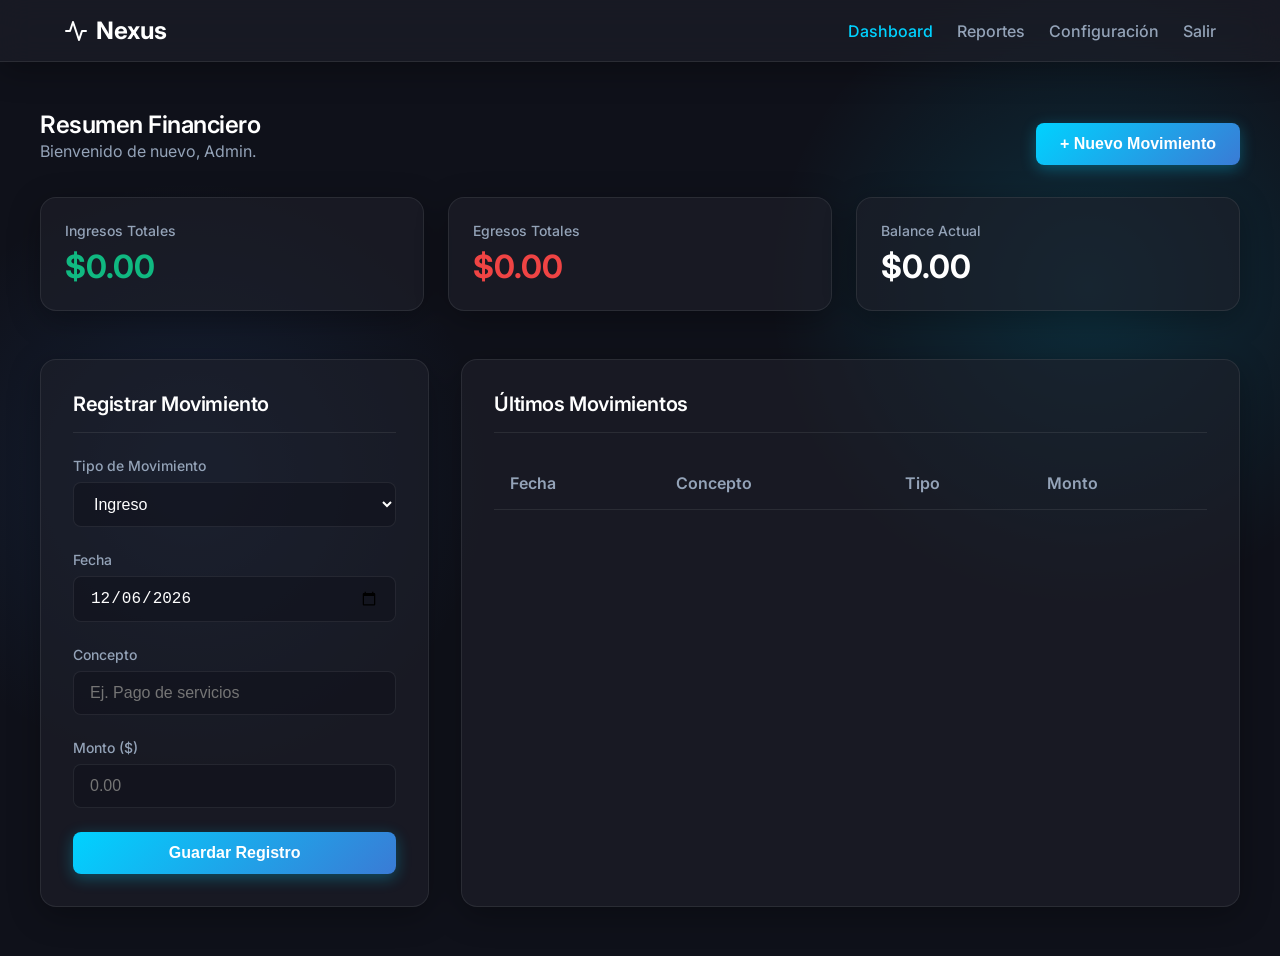
==== dashboard.html @ 91443aa4 "Initial commit: App Contable setup" ====
<!DOCTYPE html>
<html lang="es">
<head>
    <meta charset="UTF-8">
    <meta name="viewport" content="width=device-width, initial-scale=1.0">
    <title>Dashboard - Sistema Contable</title>
    <link rel="stylesheet" href="css/style.css">
</head>
<body>

    <!-- Navbar -->
    <nav class="navbar glass-panel">
        <div class="container">
            <a href="#" class="navbar-brand">
                <svg width="24" height="24" viewBox="0 0 24 24" fill="none" stroke="currentColor" stroke-width="2" stroke-linecap="round" stroke-linejoin="round">
                    <path d="M22 12h-4l-3 9L9 3l-3 9H2"></path>
                </svg>
                Nexus
            </a>
            <ul class="navbar-nav">
                <li><a href="#" class="nav-link active">Dashboard</a></li>
                <li><a href="#" class="nav-link">Reportes</a></li>
                <li><a href="#" class="nav-link">Configuración</a></li>
                <li><a href="#" id="logoutBtn" class="nav-link">Salir</a></li>
            </ul>
        </div>
    </nav>

    <!-- Main Content -->
    <main class="dashboard-content container fade-in">
        
        <div class="dashboard-header">
            <div>
                <h2>Resumen Financiero</h2>
                <p>Bienvenido de nuevo, Admin.</p>
            </div>
            <button class="btn btn-primary" onclick="document.getElementById('monto').focus()">
                + Nuevo Movimiento
            </button>
        </div>

        <!-- KPI Cards -->
        <div class="stats-grid">
            <div class="stat-card glass-panel">
                <span class="stat-title">Ingresos Totales</span>
                <span class="stat-value income" id="kpi-ingresos">$0.00</span>
            </div>
            <div class="stat-card glass-panel">
                <span class="stat-title">Egresos Totales</span>
                <span class="stat-value expense" id="kpi-egresos">$0.00</span>
            </div>
            <div class="stat-card glass-panel">
                <span class="stat-title">Balance Actual</span>
                <span class="stat-value" id="kpi-balance">$0.00</span>
            </div>
        </div>

        <!-- Split Layout: Form & Table -->
        <div class="main-grid">
            
            <!-- Register Form -->
            <div class="form-card glass-panel slide-up" style="animation-delay: 0.1s;">
                <h3 class="card-title">Registrar Movimiento</h3>
                <form id="movementForm">
                    <div class="form-group">
                        <label for="tipo">Tipo de Movimiento</label>
                        <select id="tipo" class="form-control" required>
                            <option value="ingreso">Ingreso</option>
                            <option value="egreso">Egreso</option>
                        </select>
                    </div>

                    <div class="form-group">
                        <label for="fecha">Fecha</label>
                        <input type="date" id="fecha" class="form-control" required>
                    </div>

                    <div class="form-group">
                        <label for="concepto">Concepto</label>
                        <input type="text" id="concepto" class="form-control" placeholder="Ej. Pago de servicios" required>
                    </div>

                    <div class="form-group">
                        <label for="monto">Monto ($)</label>
                        <input type="number" step="0.01" id="monto" class="form-control" placeholder="0.00" required>
                    </div>

                    <button type="submit" class="btn btn-primary btn-block">
                        Guardar Registro
                    </button>
                </form>
            </div>

            <!-- Recent Movements Table -->
            <div class="table-card glass-panel slide-up" style="animation-delay: 0.2s;">
                <h3 class="card-title">Últimos Movimientos</h3>
                <div class="table-responsive">
                    <table id="movementsTable">
                        <thead>
                            <tr>
                                <th>Fecha</th>
                                <th>Concepto</th>
                                <th>Tipo</th>
                                <th>Monto</th>
                            </tr>
                        </thead>
                        <tbody id="tableBody">
                            <!-- Rows will be added here via JS -->
                        </tbody>
                    </table>
                </div>
            </div>

        </div>

    </main>

    <script src="js/app.js"></script>
</body>
</html>
---- css/style.css ----
@import url('https://fonts.googleapis.com/css2?family=Inter:wght@300;400;500;600;700&display=swap');

:root {
    --bg-color: #0f111a;
    --surface-color: rgba(30, 33, 43, 0.6);
    --surface-border: rgba(255, 255, 255, 0.08);
    --primary-color: #00d2ff;
    --secondary-color: #3a7bd5;
    --text-primary: #ffffff;
    --text-secondary: #94a3b8;
    --danger-color: #ef4444;
    --success-color: #10b981;
    --glass-blur: blur(16px);
    --transition-speed: 0.3s;
}

* {
    margin: 0;
    padding: 0;
    box-sizing: border-box;
}

body {
    font-family: 'Inter', sans-serif;
    background-color: var(--bg-color);
    color: var(--text-primary);
    min-height: 100vh;
    overflow-x: hidden;
    position: relative;
    background-image: 
        radial-gradient(circle at 15% 50%, rgba(58, 123, 213, 0.15), transparent 25%),
        radial-gradient(circle at 85% 30%, rgba(0, 210, 255, 0.15), transparent 25%);
}

/* Typography */
h1, h2, h3, h4, h5, h6 {
    font-weight: 600;
    letter-spacing: -0.02em;
}

p {
    line-height: 1.6;
    color: var(--text-secondary);
}

/* Glassmorphism Utilities */
.glass-panel {
    background: var(--surface-color);
    backdrop-filter: var(--glass-blur);
    -webkit-backdrop-filter: var(--glass-blur);
    border: 1px solid var(--surface-border);
    border-radius: 16px;
    box-shadow: 0 8px 32px 0 rgba(0, 0, 0, 0.3);
}

/* Forms and Inputs */
.form-group {
    margin-bottom: 1.5rem;
}

.form-group label {
    display: block;
    margin-bottom: 0.5rem;
    font-size: 0.875rem;
    font-weight: 500;
    color: var(--text-secondary);
}

.form-control {
    width: 100%;
    padding: 0.75rem 1rem;
    background: rgba(15, 17, 26, 0.5);
    border: 1px solid var(--surface-border);
    border-radius: 8px;
    color: var(--text-primary);
    font-size: 1rem;
    transition: all var(--transition-speed) ease;
}

.form-control:focus {
    outline: none;
    border-color: var(--primary-color);
    box-shadow: 0 0 0 3px rgba(0, 210, 255, 0.2);
}

/* Buttons */
.btn {
    display: inline-flex;
    align-items: center;
    justify-content: center;
    padding: 0.75rem 1.5rem;
    font-size: 1rem;
    font-weight: 600;
    border-radius: 8px;
    border: none;
    cursor: pointer;
    transition: all var(--transition-speed) ease;
}

.btn-primary {
    background: linear-gradient(135deg, var(--primary-color) 0%, var(--secondary-color) 100%);
    color: white;
    box-shadow: 0 4px 15px rgba(0, 210, 255, 0.3);
}

.btn-primary:hover {
    transform: translateY(-2px);
    box-shadow: 0 6px 20px rgba(0, 210, 255, 0.4);
}

.btn-block {
    width: 100%;
}

/* Layout Utilities */
.container {
    max-width: 1200px;
    margin: 0 auto;
    padding: 0 1.5rem;
}

/* Animations */
.fade-in {
    animation: fadeIn 0.5s ease-out forwards;
}

.slide-up {
    animation: slideUp 0.6s ease-out forwards;
}

@keyframes fadeIn {
    from { opacity: 0; }
    to { opacity: 1; }
}

@keyframes slideUp {
    from { opacity: 0; transform: translateY(20px); }
    to { opacity: 1; transform: translateY(0); }
}

/* Login Page Styles */
.login-container {
    display: flex;
    align-items: center;
    justify-content: center;
    min-height: 100vh;
    padding: 2rem;
}

.login-card {
    width: 100%;
    max-width: 420px;
    padding: 3rem 2rem;
    text-align: center;
}

.login-card h1 {
    font-size: 2rem;
    margin-bottom: 0.5rem;
    background: linear-gradient(to right, #fff, var(--text-secondary));
    -webkit-background-clip: text;
    -webkit-text-fill-color: transparent;
}

.login-card p {
    margin-bottom: 2rem;
}

.login-card form {
    text-align: left;
}

/* Dashboard Navigation */
.navbar {
    padding: 1rem 0;
    position: sticky;
    top: 0;
    z-index: 1000;
    border-radius: 0;
    border-top: none;
    border-left: none;
    border-right: none;
}

.navbar .container {
    display: flex;
    justify-content: space-between;
    align-items: center;
}

.navbar-brand {
    font-size: 1.5rem;
    font-weight: 700;
    color: var(--text-primary);
    text-decoration: none;
    display: flex;
    align-items: center;
    gap: 0.5rem;
}

.navbar-nav {
    display: flex;
    list-style: none;
    gap: 1.5rem;
}

.nav-link {
    color: var(--text-secondary);
    text-decoration: none;
    font-weight: 500;
    transition: color var(--transition-speed);
}

.nav-link:hover, .nav-link.active {
    color: var(--primary-color);
}

/* Dashboard Layout */
.dashboard-content {
    padding: 3rem 0;
}

.dashboard-header {
    display: flex;
    justify-content: space-between;
    align-items: flex-end;
    margin-bottom: 2rem;
}

.stats-grid {
    display: grid;
    grid-template-columns: repeat(auto-fit, minmax(250px, 1fr));
    gap: 1.5rem;
    margin-bottom: 3rem;
}

.stat-card {
    padding: 1.5rem;
    display: flex;
    flex-direction: column;
    gap: 0.5rem;
}

.stat-title {
    font-size: 0.875rem;
    color: var(--text-secondary);
    font-weight: 500;
}

.stat-value {
    font-size: 2rem;
    font-weight: 700;
    color: var(--text-primary);
}

.stat-value.income { color: var(--success-color); }
.stat-value.expense { color: var(--danger-color); }

/* Main Grid: Form and Table */
.main-grid {
    display: grid;
    grid-template-columns: 1fr 2fr;
    gap: 2rem;
}

@media (max-width: 900px) {
    .main-grid {
        grid-template-columns: 1fr;
    }
}

.form-card, .table-card {
    padding: 2rem;
}

.card-title {
    margin-bottom: 1.5rem;
    font-size: 1.25rem;
    border-bottom: 1px solid var(--surface-border);
    padding-bottom: 1rem;
}

/* Table Styles */
.table-responsive {
    overflow-x: auto;
}

table {
    width: 100%;
    border-collapse: collapse;
}

th, td {
    padding: 1rem;
    text-align: left;
    border-bottom: 1px solid var(--surface-border);
}

th {
    font-weight: 600;
    color: var(--text-secondary);
}

td {
    color: var(--text-primary);
}

.badge {
    padding: 0.25rem 0.5rem;
    border-radius: 4px;
    font-size: 0.75rem;
    font-weight: 600;
}

.badge.income {
    background: rgba(16, 185, 129, 0.1);
    color: var(--success-color);
}

.badge.expense {
    background: rgba(239, 68, 68, 0.1);
    color: var(--danger-color);
}
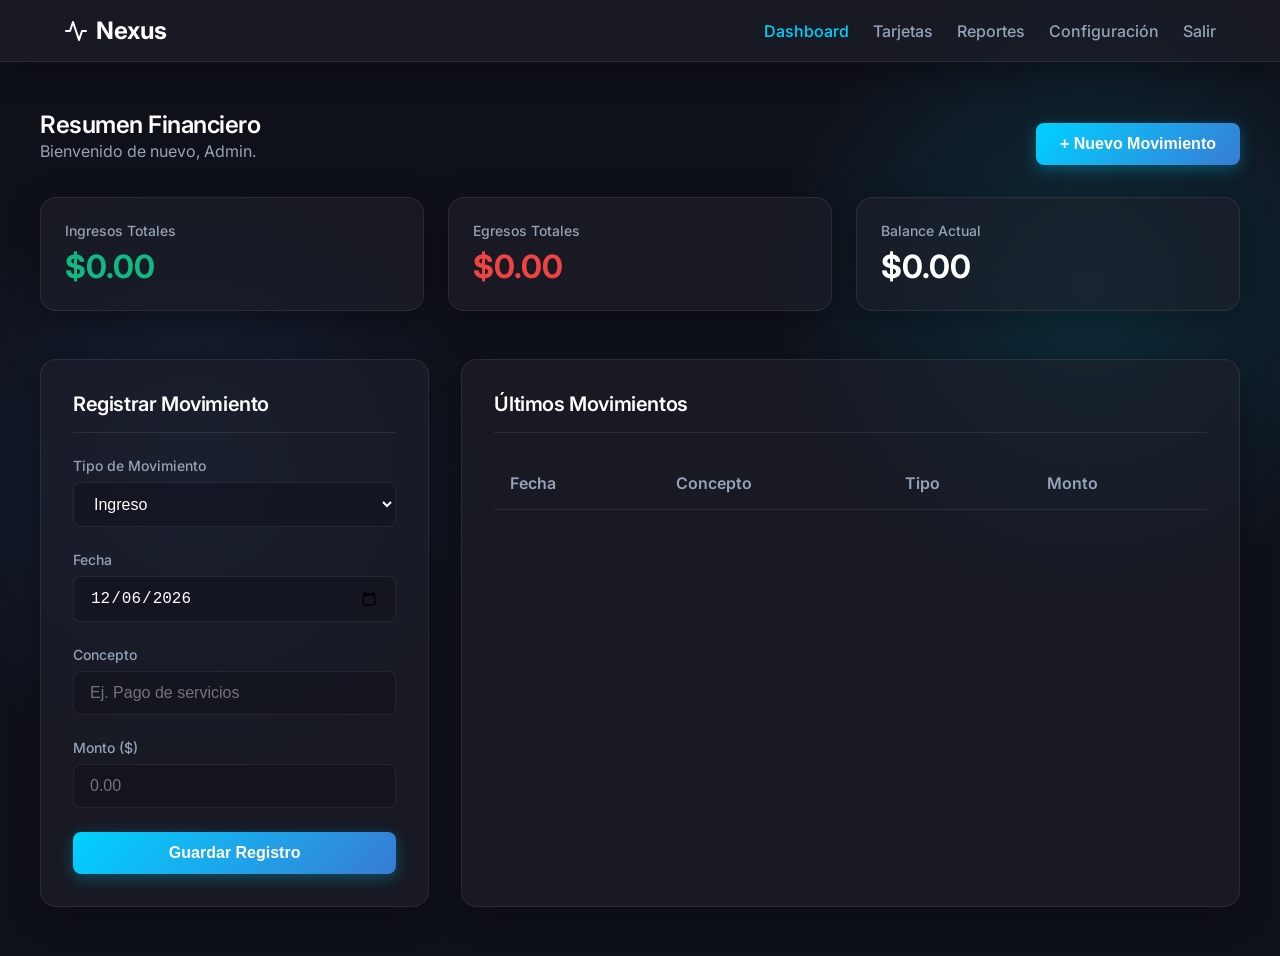
==== commit c4293393: "feat: Add Tarjetas section with local storage persistence" ====
--- a/dashboard.html
+++ b/dashboard.html
@@ -18,7 +18,8 @@
                 Nexus
             </a>
             <ul class="navbar-nav">
-                <li><a href="#" class="nav-link active">Dashboard</a></li>
+                <li><a href="dashboard.html" class="nav-link active">Dashboard</a></li>
+                <li><a href="tarjetas.html" class="nav-link">Tarjetas</a></li>
                 <li><a href="#" class="nav-link">Reportes</a></li>
                 <li><a href="#" class="nav-link">Configuración</a></li>
                 <li><a href="#" id="logoutBtn" class="nav-link">Salir</a></li>
